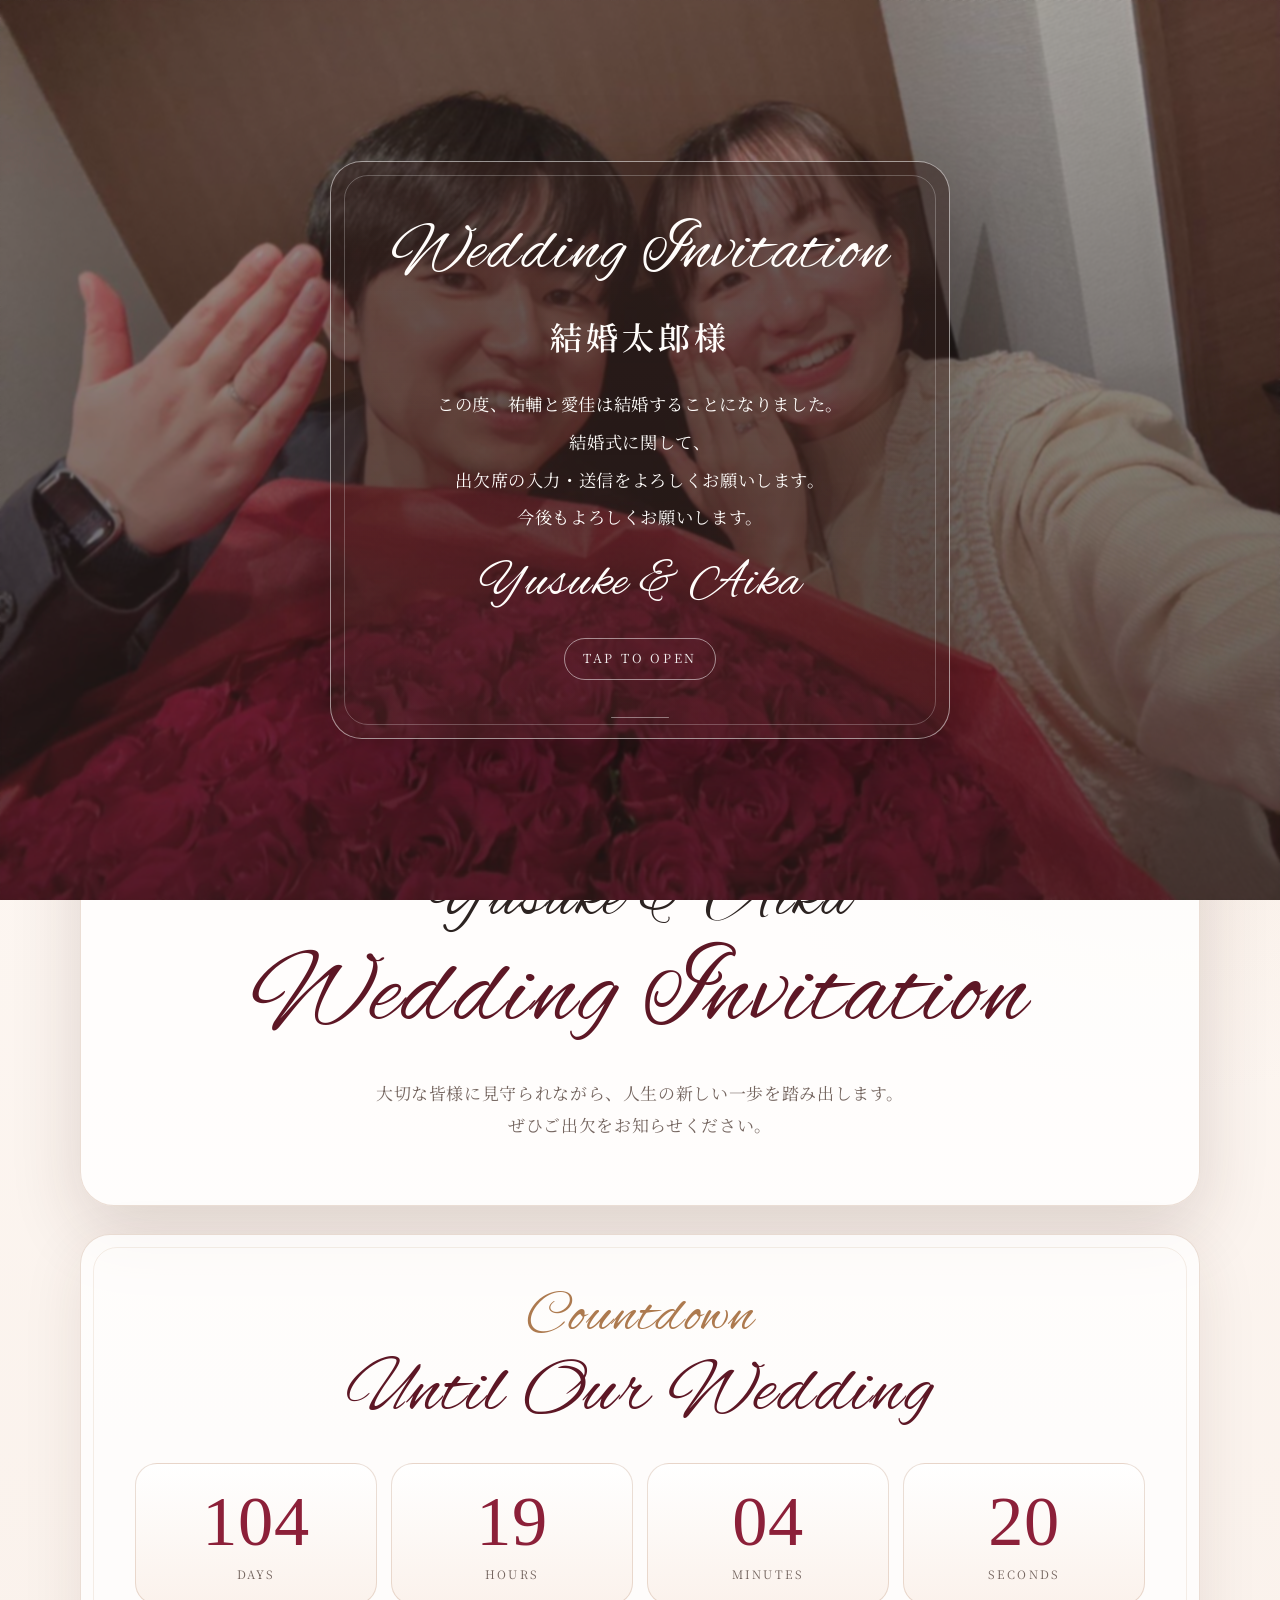
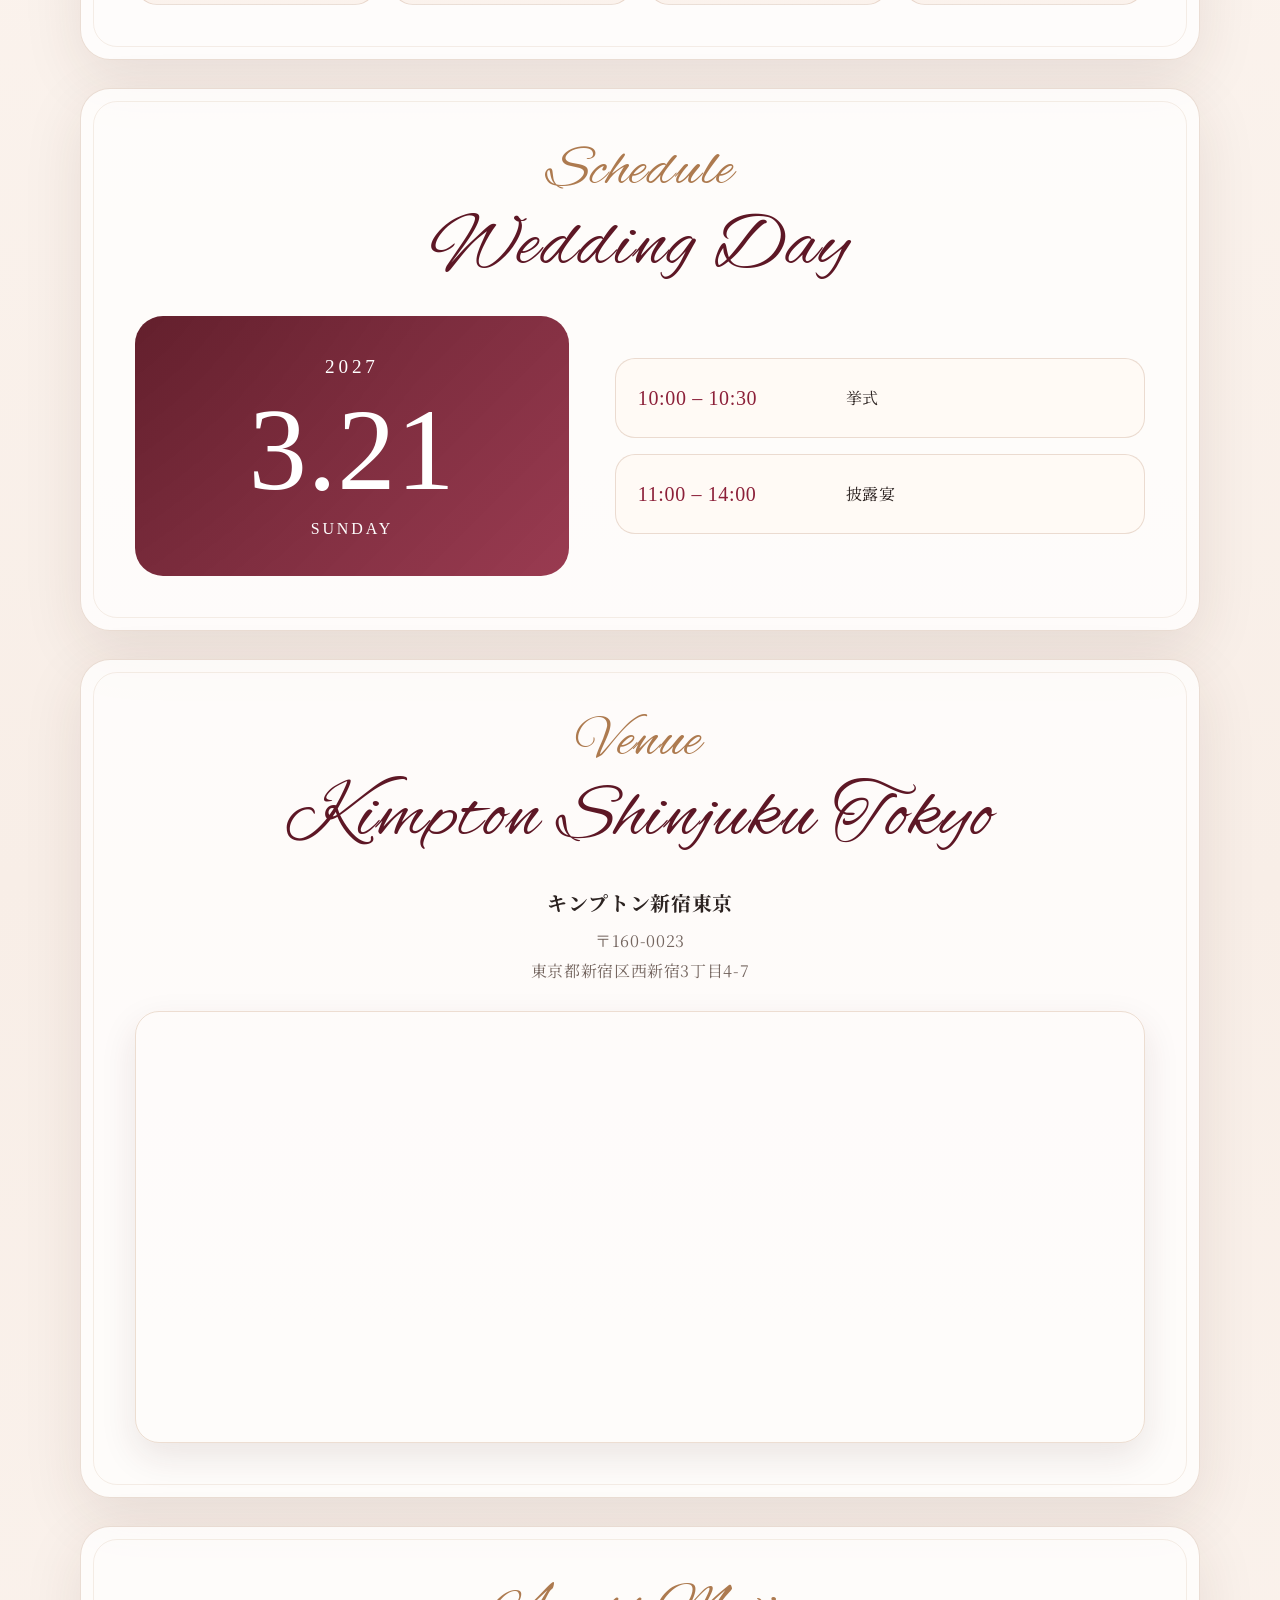
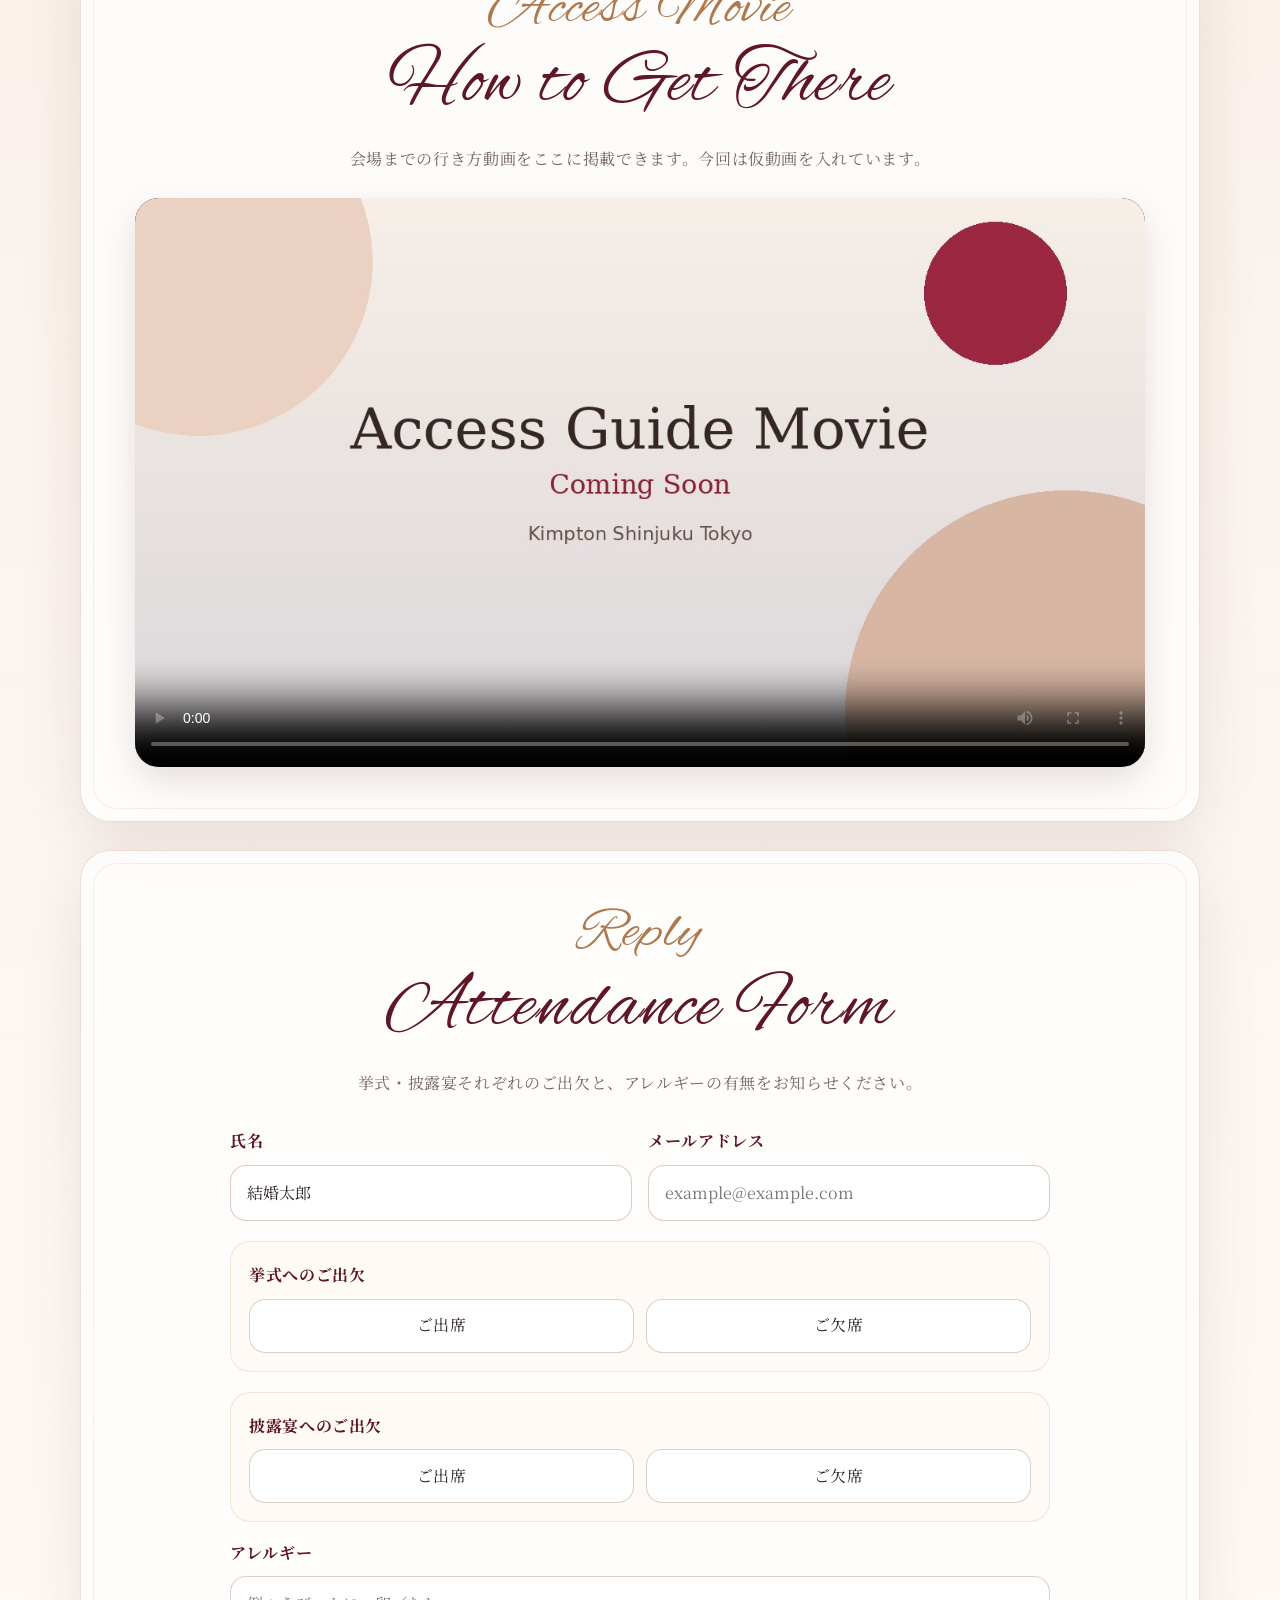
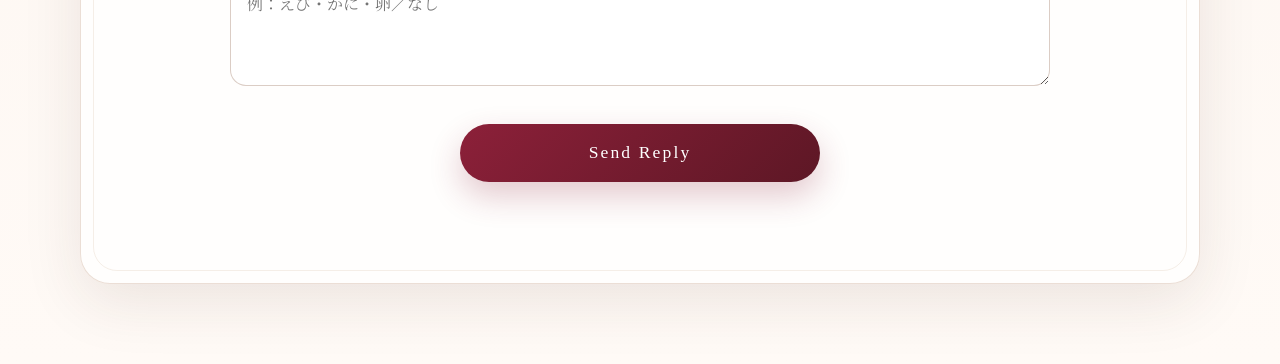
==== shirato-aika/index.html @ 339c138e "Add files via upload" ====
<!doctype html>
<html lang="ja">
<head>
  <meta charset="utf-8">
  <meta name="viewport" content="width=device-width, initial-scale=1">
  <meta name="description" content="Yusuke & Aika Wedding Invitation">
  <title>結婚太郎様 | Yusuke & Aika Wedding Invitation</title>
  <link rel="preconnect" href="https://fonts.googleapis.com">
  <link rel="preconnect" href="https://fonts.gstatic.com" crossorigin>
  <link href="https://fonts.googleapis.com/css2?family=Alex+Brush&family=Noto+Serif+JP:wght@400;500;600;700&family=Old+Standard+TT:wght@400;700&display=swap" rel="stylesheet">
  <link rel="stylesheet" href="../css/style.css">
</head>
<body data-guest-id="kekkon-hanako" data-default-name="結婚太郎">
  <div id="messageOverlay" class="message-overlay" role="button" tabindex="0" aria-label="招待状を開く">
    <div class="message-shade"></div>
    <section class="message-card" aria-live="polite">
      <p class="script-label">Wedding Invitation</p>
      <h1 id="messageGuestName" class="message-name">結婚太郎様</h1>
      <p id="messageBody" class="message-text">
        この度、祐輔と愛佳は結婚することになりました。<br>
        結婚式に関して、<br>
        出欠席の入力・送信をよろしくお願いします。<br>
        今後もよろしくお願いします。
      </p>
      <p class="message-signature">Yusuke &amp; Aika</p>
      <p class="tap-guide">Tap to open</p>
    </section>
  </div>

  <main id="invitation" class="site-shell">
    <header class="hero fade-up">
      <div class="hero-photo-wrap">
        <img src="../assets/hero-outdoor.jpg" alt="東京タワーの前で撮影した新郎新婦の写真" class="hero-photo">
      </div>
      <div class="hero-copy">
        <p class="script-label">Yusuke &amp; Aika</p>
        <h1>Wedding Invitation</h1>
        <p class="lead">
          大切な皆様に見守られながら、<br class="sp-only">人生の新しい一歩を踏み出します。<br>
          ぜひご出欠をお知らせください。
        </p>
      </div>
    </header>

    <section class="section countdown-section fade-up" aria-labelledby="countdownTitle">
      <p class="section-kicker">Countdown</p>
      <h2 id="countdownTitle">Until Our Wedding</h2>
      <div class="countdown-grid" aria-live="polite">
        <div><span id="days" class="count-number">000</span><span class="count-label">Days</span></div>
        <div><span id="hours" class="count-number">00</span><span class="count-label">Hours</span></div>
        <div><span id="minutes" class="count-number">00</span><span class="count-label">Minutes</span></div>
        <div><span id="seconds" class="count-number">00</span><span class="count-label">Seconds</span></div>
      </div>
    </section>

    <section class="section schedule-section fade-up" aria-labelledby="scheduleTitle">
      <p class="section-kicker">Schedule</p>
      <h2 id="scheduleTitle">Wedding Day</h2>
      <div class="schedule-card">
        <div class="date-block">
          <span class="date-year">2027</span>
          <span class="date-main">3.21</span>
          <span class="date-day">Sunday</span>
        </div>
        <div class="timeline">
          <div class="timeline-item"><span class="time">10:00 – 10:30</span><span>挙式</span></div>
          <div class="timeline-item"><span class="time">11:00 – 14:00</span><span>披露宴</span></div>
        </div>
      </div>
    </section>

    <section class="section venue-section fade-up" aria-labelledby="venueTitle">
      <p class="section-kicker">Venue</p>
      <h2 id="venueTitle">Kimpton Shinjuku Tokyo</h2>
      <p class="venue-name">キンプトン新宿東京</p>
      <p class="venue-address">〒160-0023<br>東京都新宿区西新宿3丁目4-7</p>
      <div class="map-frame" title="キンプトン新宿東京 Google Map">
        <iframe src="https://www.google.com/maps?q=%E3%82%AD%E3%83%B3%E3%83%97%E3%83%88%E3%83%B3%E6%96%B0%E5%AE%BF%E6%9D%B1%E4%BA%AC&output=embed" loading="lazy" referrerpolicy="no-referrer-when-downgrade"></iframe>
      </div>
    </section>

    <section class="section movie-section fade-up" aria-labelledby="movieTitle">
      <p class="section-kicker">Access Movie</p>
      <h2 id="movieTitle">How to Get There</h2>
      <p class="section-note">会場までの行き方動画をここに掲載できます。今回は仮動画を入れています。</p>
      <video class="access-movie" controls preload="metadata" poster="../assets/access-poster.jpg">
        <source src="../assets/access-placeholder.mp4" type="video/mp4">
        お使いのブラウザでは動画を再生できません。
      </video>
    </section>

    <section class="section reply-section fade-up" aria-labelledby="replyTitle">
      <p class="section-kicker">Reply</p>
      <h2 id="replyTitle">Attendance Form</h2>
      <p class="section-note">挙式・披露宴それぞれのご出欠と、アレルギーの有無をお知らせください。</p>

      <form id="rsvpForm" class="rsvp-form">
        <input type="hidden" id="guestId" name="guestId" value="kekkon-hanako">
        <div class="form-grid">
          <label class="field">
            <span>氏名</span>
            <input id="name" name="name" type="text" value="結婚太郎" autocomplete="name" required>
          </label>
          <label class="field">
            <span>メールアドレス</span>
            <input id="email" name="email" type="email" autocomplete="email" placeholder="example@example.com" required>
          </label>
        </div>

        <div class="choice-block">
          <p class="choice-title">挙式へのご出欠</p>
          <div class="segmented-choice">
            <label><input type="radio" name="ceremonyAttendance" value="ご出席" required><span>ご出席</span></label>
            <label><input type="radio" name="ceremonyAttendance" value="ご欠席" required><span>ご欠席</span></label>
          </div>
        </div>

        <div class="choice-block">
          <p class="choice-title">披露宴へのご出欠</p>
          <div class="segmented-choice">
            <label><input type="radio" name="receptionAttendance" value="ご出席" required><span>ご出席</span></label>
            <label><input type="radio" name="receptionAttendance" value="ご欠席" required><span>ご欠席</span></label>
          </div>
        </div>

        <label class="field field-wide">
          <span>アレルギー</span>
          <textarea id="allergy" name="allergy" placeholder="例：えび・かに・卵／なし"></textarea>
        </label>

        <button id="submitButton" class="submit-button" type="submit">Send Reply</button>
        <p id="formStatus" class="form-status" aria-live="polite"></p>
      </form>

      <div id="thanksMessage" class="thanks-message" hidden>
        <p class="script-label">Thank You</p>
        <p>ご回答ありがとうございました！<br>ご来場お待ちしております！</p>
      </div>
    </section>
  </main>

  <script src="../js/config.js"></script>
  <script src="../js/script.js"></script>
</body>
</html>
---- css/style.css ----
@charset "UTF-8";

:root {
  --ink: #2c2321;
  --muted: #74655f;
  --paper: #fffaf6;
  --paper-soft: #f8eee7;
  --wine: #8c2039;
  --wine-dark: #5d1725;
  --rose: #b25c62;
  --champagne: #ddc0a7;
  --gold: #ad7a4f;
  --line: rgba(170, 121, 88, .24);
  --shadow: 0 24px 70px rgba(64, 30, 24, .16);
  --script: "Alex Brush", "Times New Roman", serif;
  --number: "Old Standard TT", "Times New Roman", serif;
  --serif-ja: "Noto Serif JP", "Yu Mincho", "Hiragino Mincho ProN", serif;
}

* { box-sizing: border-box; }
html { scroll-behavior: smooth; }
body {
  margin: 0;
  color: var(--ink);
  background:
    radial-gradient(circle at 10% 0%, rgba(178, 92, 98, .16), transparent 34rem),
    radial-gradient(circle at 90% 12%, rgba(221, 192, 167, .20), transparent 30rem),
    linear-gradient(180deg, var(--paper) 0%, var(--paper-soft) 48%, var(--paper) 100%);
  font-family: var(--serif-ja);
  letter-spacing: .04em;
  line-height: 1.9;
}
body:has(.message-overlay:not(.is-hidden)) { overflow: hidden; }
img, video, iframe { max-width: 100%; }
button, input, textarea { font: inherit; }
button { -webkit-tap-highlight-color: transparent; }
.sp-only { display: none; }
.number-font { font-family: var(--number); font-variant-numeric: tabular-nums; }

.message-overlay {
  position: fixed;
  inset: 0;
  z-index: 20;
  display: grid;
  place-items: center;
  min-height: 100svh;
  min-height: calc(var(--vh, 1vh) * 100);
  padding: 24px;
  cursor: pointer;
  background-image:
    linear-gradient(180deg, rgba(31, 19, 18, .28), rgba(31, 19, 18, .74)),
    url("../assets/message-bg.jpg");
  background-size: cover;
  background-position: center 40%;
  transition: opacity .72s ease, visibility .72s ease;
}
.message-overlay.is-hidden {
  opacity: 0;
  visibility: hidden;
  pointer-events: none;
}
.message-shade {
  position: absolute;
  inset: 0;
  backdrop-filter: blur(1.2px) saturate(1.05);
}
.message-card {
  position: relative;
  width: min(90vw, 620px);
  padding: clamp(30px, 5vw, 58px) clamp(24px, 5vw, 56px);
  text-align: center;
  color: #fffdfb;
  border: 1px solid rgba(255, 255, 255, .52);
  border-radius: 32px;
  background: linear-gradient(180deg, rgba(52, 32, 28, .54), rgba(52, 32, 28, .32));
  box-shadow: 0 34px 96px rgba(0, 0, 0, .30);
}
.message-card::before,
.message-card::after {
  content: "";
  position: absolute;
  inset: 13px;
  border: 1px solid rgba(255, 255, 255, .24);
  border-radius: 24px;
  pointer-events: none;
}
.message-card::after {
  inset: auto 50% 20px;
  width: 58px;
  height: 1px;
  transform: translateX(-50%);
  border: 0;
  background: rgba(255, 255, 255, .42);
}
.script-label, .section-kicker {
  margin: 0 0 8px;
  font-family: var(--script);
  font-size: clamp(2.3rem, 7vw, 4.25rem);
  line-height: 1;
  letter-spacing: .025em;
  font-weight: 400;
  font-style: normal;
}
.message-name {
  margin: 18px 0;
  font-size: clamp(1.35rem, 4vw, 2rem);
  font-weight: 600;
  letter-spacing: .13em;
}
.message-text {
  margin: 0;
  font-size: clamp(.96rem, 2.8vw, 1.08rem);
  line-height: 2.18;
}
.message-signature {
  margin: 22px 0 0;
  font-family: var(--script);
  font-size: clamp(2rem, 6.4vw, 3.25rem);
  line-height: 1;
  letter-spacing: .022em;
  font-weight: 400;
  font-style: normal;
}
.tap-guide {
  margin: 28px auto 0;
  width: fit-content;
  padding: 8px 18px;
  color: rgba(255, 255, 255, .92);
  border: 1px solid rgba(255, 255, 255, .5);
  border-radius: 999px;
  font-size: .78rem;
  letter-spacing: .22em;
  text-transform: uppercase;
  animation: pulse 1.8s ease-in-out infinite;
}
@keyframes pulse { 0%, 100% { opacity: .58; transform: translateY(0); } 50% { opacity: 1; transform: translateY(-2px); } }

.site-shell {
  width: min(1120px, calc(100% - 32px));
  margin: 0 auto;
  padding: 28px 0 80px;
}
.hero {
  overflow: hidden;
  border-radius: 34px;
  background: rgba(255, 255, 255, .80);
  box-shadow: var(--shadow);
  border: 1px solid var(--line);
}
.hero-photo-wrap {
  height: clamp(430px, 68vw, 780px);
  overflow: hidden;
  background: var(--paper-soft);
}
.hero-photo {
  width: 100%;
  height: 100%;
  display: block;
  object-fit: cover;
  object-position: center 46%;
}
.hero-copy {
  padding: clamp(28px, 5vw, 58px) 24px clamp(34px, 5vw, 64px);
  text-align: center;
}
.hero-copy h1, .section h2, .index-card h1 {
  margin: 0;
  font-family: var(--script);
  font-weight: 400;
  line-height: 1.04;
  letter-spacing: .022em;
  color: var(--wine-dark);
}
.hero-copy h1 { font-size: clamp(3.2rem, 9.5vw, 6.6rem); }
.lead {
  margin: 24px auto 0;
  max-width: 720px;
  color: var(--muted);
  font-size: clamp(.98rem, 2.4vw, 1.06rem);
}

.section {
  position: relative;
  margin-top: 28px;
  padding: clamp(28px, 5vw, 54px);
  border-radius: 30px;
  background: rgba(255, 255, 255, .76);
  border: 1px solid var(--line);
  box-shadow: 0 18px 60px rgba(73, 35, 28, .10);
  overflow: hidden;
}
.section::before {
  content: "";
  position: absolute;
  inset: 12px;
  border: 1px solid rgba(173, 122, 79, .12);
  border-radius: 24px;
  pointer-events: none;
}
.section > * { position: relative; }
.section-kicker {
  color: var(--gold);
  text-align: center;
  font-size: clamp(2.1rem, 6vw, 3.6rem);
}
.section h2 {
  text-align: center;
  font-size: clamp(2.7rem, 6.6vw, 4.8rem);
}
.section-note {
  margin: 18px auto 0;
  max-width: 720px;
  text-align: center;
  color: var(--muted);
}

.countdown-grid {
  display: grid;
  grid-template-columns: repeat(4, minmax(0, 1fr));
  gap: 14px;
  margin-top: 28px;
}
.countdown-grid > div {
  padding: 22px 8px 18px;
  text-align: center;
  border-radius: 22px;
  background: linear-gradient(180deg, #fff 0%, #fbf2ec 100%);
  border: 1px solid var(--line);
}
.count-number {
  display: block;
  font-family: var(--number);
  color: var(--wine);
  font-size: clamp(2.1rem, 6vw, 4.4rem);
  line-height: 1;
  font-variant-numeric: tabular-nums;
}
.count-label {
  display: block;
  margin-top: 8px;
  color: var(--muted);
  font-size: .72rem;
  letter-spacing: .18em;
  text-transform: uppercase;
}

.schedule-card {
  display: grid;
  grid-template-columns: .9fr 1.1fr;
  gap: clamp(20px, 5vw, 46px);
  align-items: center;
  margin-top: 28px;
}
.date-block {
  display: grid;
  place-items: center;
  min-height: 260px;
  border-radius: 28px;
  color: #fff;
  background:
    linear-gradient(135deg, rgba(93, 23, 37, .96), rgba(140, 32, 57, .88)),
    radial-gradient(circle at top left, rgba(221, 192, 167, .25), transparent 18rem);
}
.date-year, .date-main, .date-day, .time {
  font-family: var(--number);
  font-variant-numeric: tabular-nums;
}
.date-year { align-self: end; font-size: 1.2rem; letter-spacing: .2em; }
.date-main { font-size: clamp(4.5rem, 12vw, 7.3rem); line-height: .82; }
.date-day { align-self: start; font-size: 1rem; letter-spacing: .18em; text-transform: uppercase; }
.timeline { display: grid; gap: 16px; }
.timeline-item {
  display: grid;
  grid-template-columns: 190px 1fr;
  gap: 18px;
  align-items: center;
  padding: 20px 22px;
  border-radius: 20px;
  background: #fffaf5;
  border: 1px solid var(--line);
}
.time { color: var(--wine); font-size: 1.25rem; }

.venue-name {
  margin: 24px 0 4px;
  text-align: center;
  font-size: 1.25rem;
  font-weight: 700;
}
.venue-address {
  margin: 0 0 24px;
  text-align: center;
  color: var(--muted);
}
.map-frame {
  overflow: hidden;
  border-radius: 24px;
  border: 1px solid rgba(185, 133, 88, .25);
  box-shadow: 0 14px 36px rgba(68, 32, 25, .10);
}
.map-frame iframe {
  display: block;
  width: 100%;
  height: min(54vw, 430px);
  min-height: 300px;
  border: 0;
}
.access-movie {
  display: block;
  width: 100%;
  margin-top: 24px;
  border-radius: 24px;
  box-shadow: 0 14px 36px rgba(68, 32, 25, .14);
  background: #000;
}

.rsvp-form { margin: 28px auto 0; max-width: 820px; }
.form-grid {
  display: grid;
  grid-template-columns: 1fr 1fr;
  gap: 16px;
}
.field span, .choice-title {
  display: block;
  margin: 0 0 8px;
  color: var(--wine-dark);
  font-weight: 700;
}
.field input, .field textarea {
  width: 100%;
  min-height: 54px;
  padding: 12px 16px;
  border: 1px solid rgba(137, 91, 63, .30);
  border-radius: 16px;
  background: #fff;
  color: var(--ink);
  outline: none;
  transition: border .2s ease, box-shadow .2s ease;
}
.field textarea {
  min-height: 110px;
  resize: vertical;
}
.field input:focus, .field textarea:focus {
  border-color: var(--wine);
  box-shadow: 0 0 0 4px rgba(140, 32, 57, .10);
}
.field-wide { display: block; margin-top: 16px; }
.choice-block {
  margin-top: 20px;
  padding: 18px;
  border-radius: 20px;
  background: #fffaf5;
  border: 1px solid rgba(185, 133, 88, .18);
}
.segmented-choice {
  display: grid;
  grid-template-columns: 1fr 1fr;
  gap: 12px;
}
.segmented-choice label { cursor: pointer; }
.segmented-choice input {
  position: absolute;
  opacity: 0;
  pointer-events: none;
}
.segmented-choice span {
  display: grid;
  place-items: center;
  min-height: 54px;
  padding: 10px 14px;
  border-radius: 16px;
  border: 1px solid rgba(137, 91, 63, .28);
  background: #fff;
  transition: background .2s ease, color .2s ease, border .2s ease, transform .2s ease;
}
.segmented-choice input:checked + span {
  color: #fff;
  background: linear-gradient(135deg, var(--wine), var(--wine-dark));
  border-color: var(--wine-dark);
  transform: translateY(-1px);
}
.submit-button {
  display: block;
  width: min(100%, 360px);
  min-height: 58px;
  margin: 28px auto 0;
  border: 0;
  border-radius: 999px;
  color: #fff;
  background: linear-gradient(135deg, var(--wine), var(--wine-dark));
  box-shadow: 0 14px 32px rgba(140, 32, 57, .24);
  font-family: var(--number);
  font-size: 1.1rem;
  letter-spacing: .12em;
  cursor: pointer;
  transition: transform .2s ease, opacity .2s ease;
}
.submit-button:hover { transform: translateY(-2px); }
.submit-button:disabled { opacity: .6; cursor: wait; transform: none; }
.form-status {
  min-height: 1.8em;
  margin: 18px 0 0;
  text-align: center;
  font-weight: 700;
}
.form-status.is-success { color: #14723e; }
.form-status.is-error { color: #b3261e; }
.thanks-message {
  margin: 28px auto 0;
  max-width: 680px;
  padding: 28px 22px;
  text-align: center;
  border-radius: 24px;
  background: linear-gradient(180deg, #fff, #fbf1ea);
  border: 1px solid rgba(185, 133, 88, .25);
}
.thanks-message p:last-child {
  margin: 8px 0 0;
  font-size: 1.08rem;
  font-weight: 700;
}

.fade-up {
  opacity: 0;
  transform: translateY(22px);
  transition: opacity .82s ease, transform .82s ease;
}
.fade-up.is-visible {
  opacity: 1;
  transform: translateY(0);
}

.index-page {
  min-height: 100svh;
  display: grid;
  place-items: center;
  padding: 24px;
  background-image:
    linear-gradient(180deg, rgba(255, 250, 245, .74), rgba(255, 250, 245, .90)),
    url("../assets/message-bg.jpg");
  background-size: cover;
  background-position: center;
}
.index-shell { width: min(780px, 100%); }
.index-card {
  padding: clamp(30px, 6vw, 58px);
  text-align: center;
  border-radius: 32px;
  background: rgba(255, 255, 255, .88);
  box-shadow: var(--shadow);
  border: 1px solid rgba(185, 133, 88, .25);
}
.index-card h1 { font-size: clamp(4rem, 10vw, 7rem); }
.index-links { display: grid; gap: 12px; margin-top: 26px; }
.index-links a {
  display: block;
  padding: 16px 18px;
  color: #fff;
  text-decoration: none;
  border-radius: 999px;
  background: linear-gradient(135deg, var(--wine), var(--wine-dark));
}
.index-note { margin-top: 22px; color: var(--muted); font-size: .9rem; }
.index-note span { font-family: var(--number); word-break: break-all; }

@media (max-width: 760px) {
  .sp-only { display: inline; }
  body { letter-spacing: .025em; }
  .message-overlay { padding: 18px; background-position: center top; }
  .message-card { border-radius: 24px; }
  .site-shell { width: min(100% - 22px, 720px); padding-top: 12px; }
  .hero { border-radius: 26px; }
  .hero-photo-wrap { height: min(128vw, 680px); }
  .hero-copy { padding-left: 18px; padding-right: 18px; }
  .section { margin-top: 18px; padding: 26px 18px; border-radius: 24px; }
  .countdown-grid { grid-template-columns: repeat(2, minmax(0, 1fr)); gap: 10px; }
  .countdown-grid > div { padding: 18px 6px 14px; border-radius: 18px; }
  .schedule-card { grid-template-columns: 1fr; }
  .date-block { min-height: 220px; }
  .timeline-item { grid-template-columns: 1fr; gap: 2px; padding: 16px; text-align: center; }
  .map-frame iframe { height: 320px; }
  .form-grid { grid-template-columns: 1fr; }
  .segmented-choice { gap: 8px; }
}

@media (prefers-reduced-motion: reduce) {
  html { scroll-behavior: auto; }
  *, *::before, *::after { animation: none !important; transition: none !important; }
  .fade-up { opacity: 1; transform: none; }
}
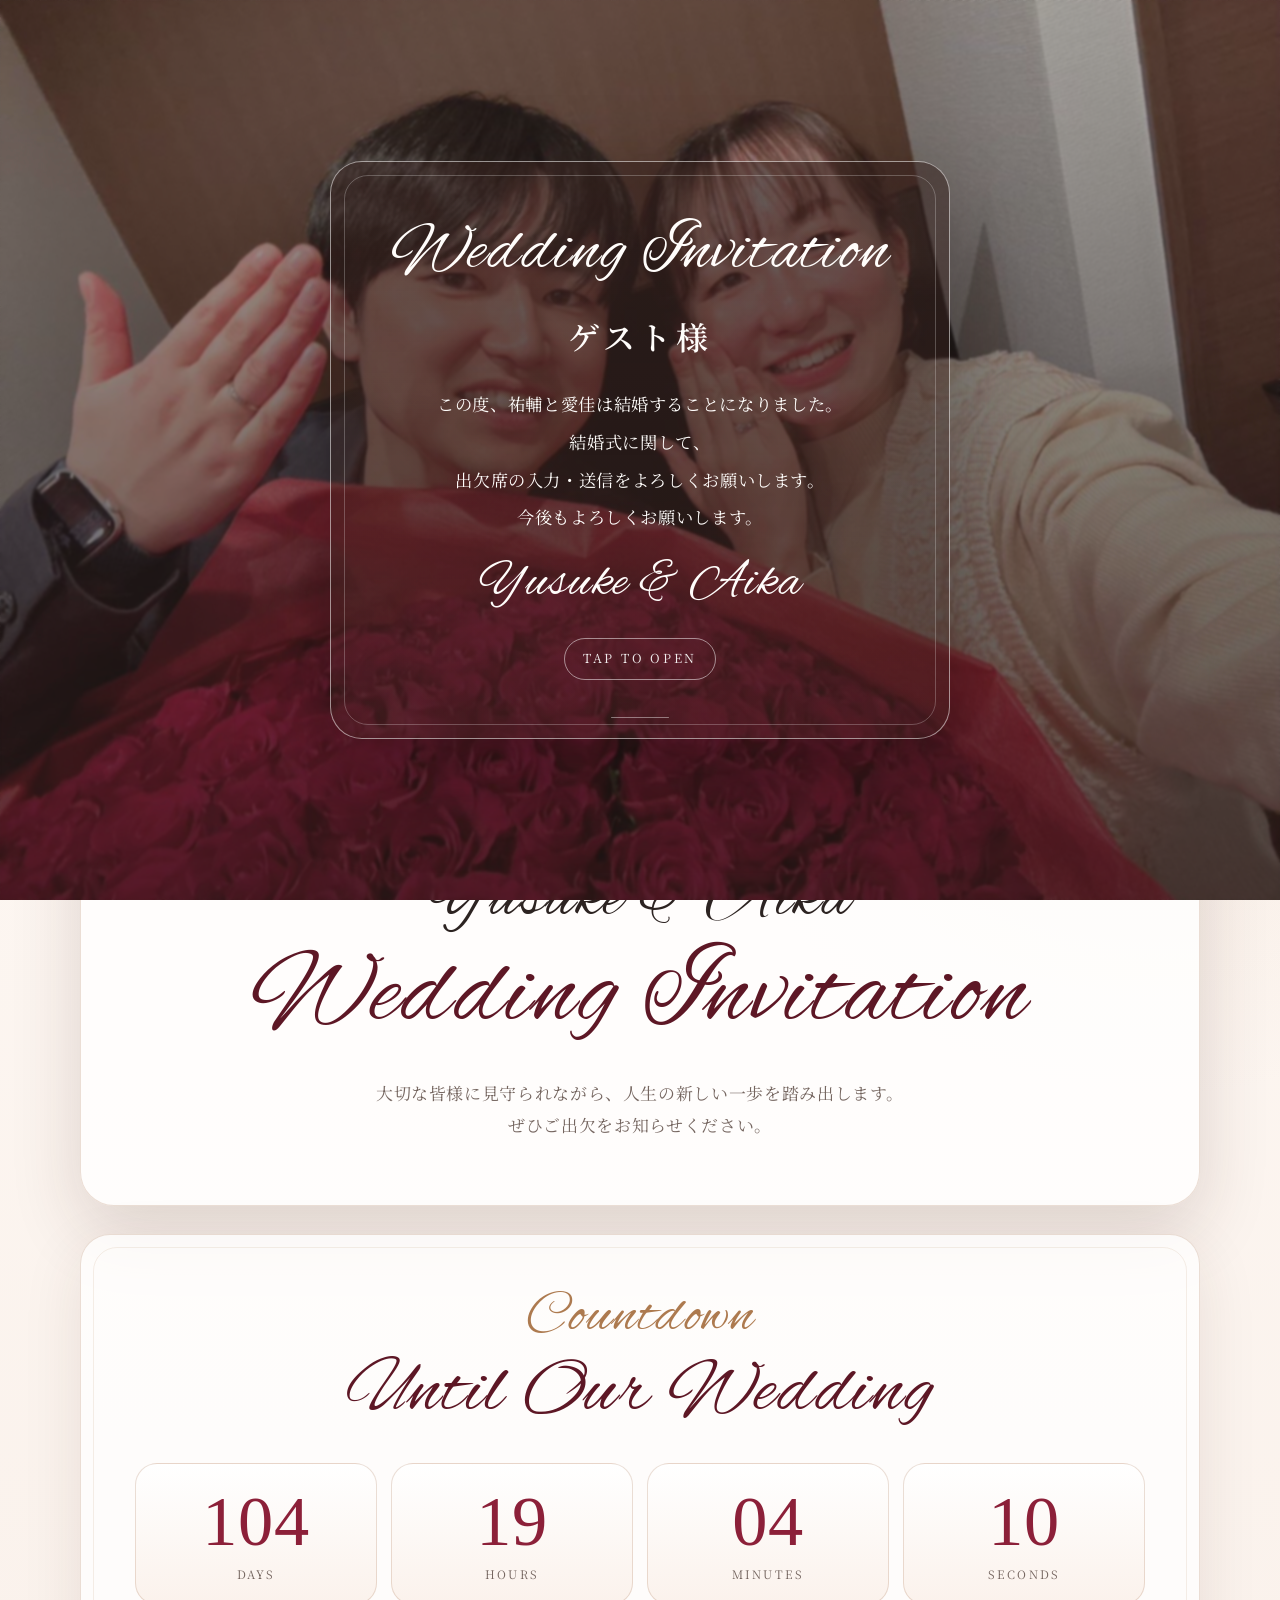
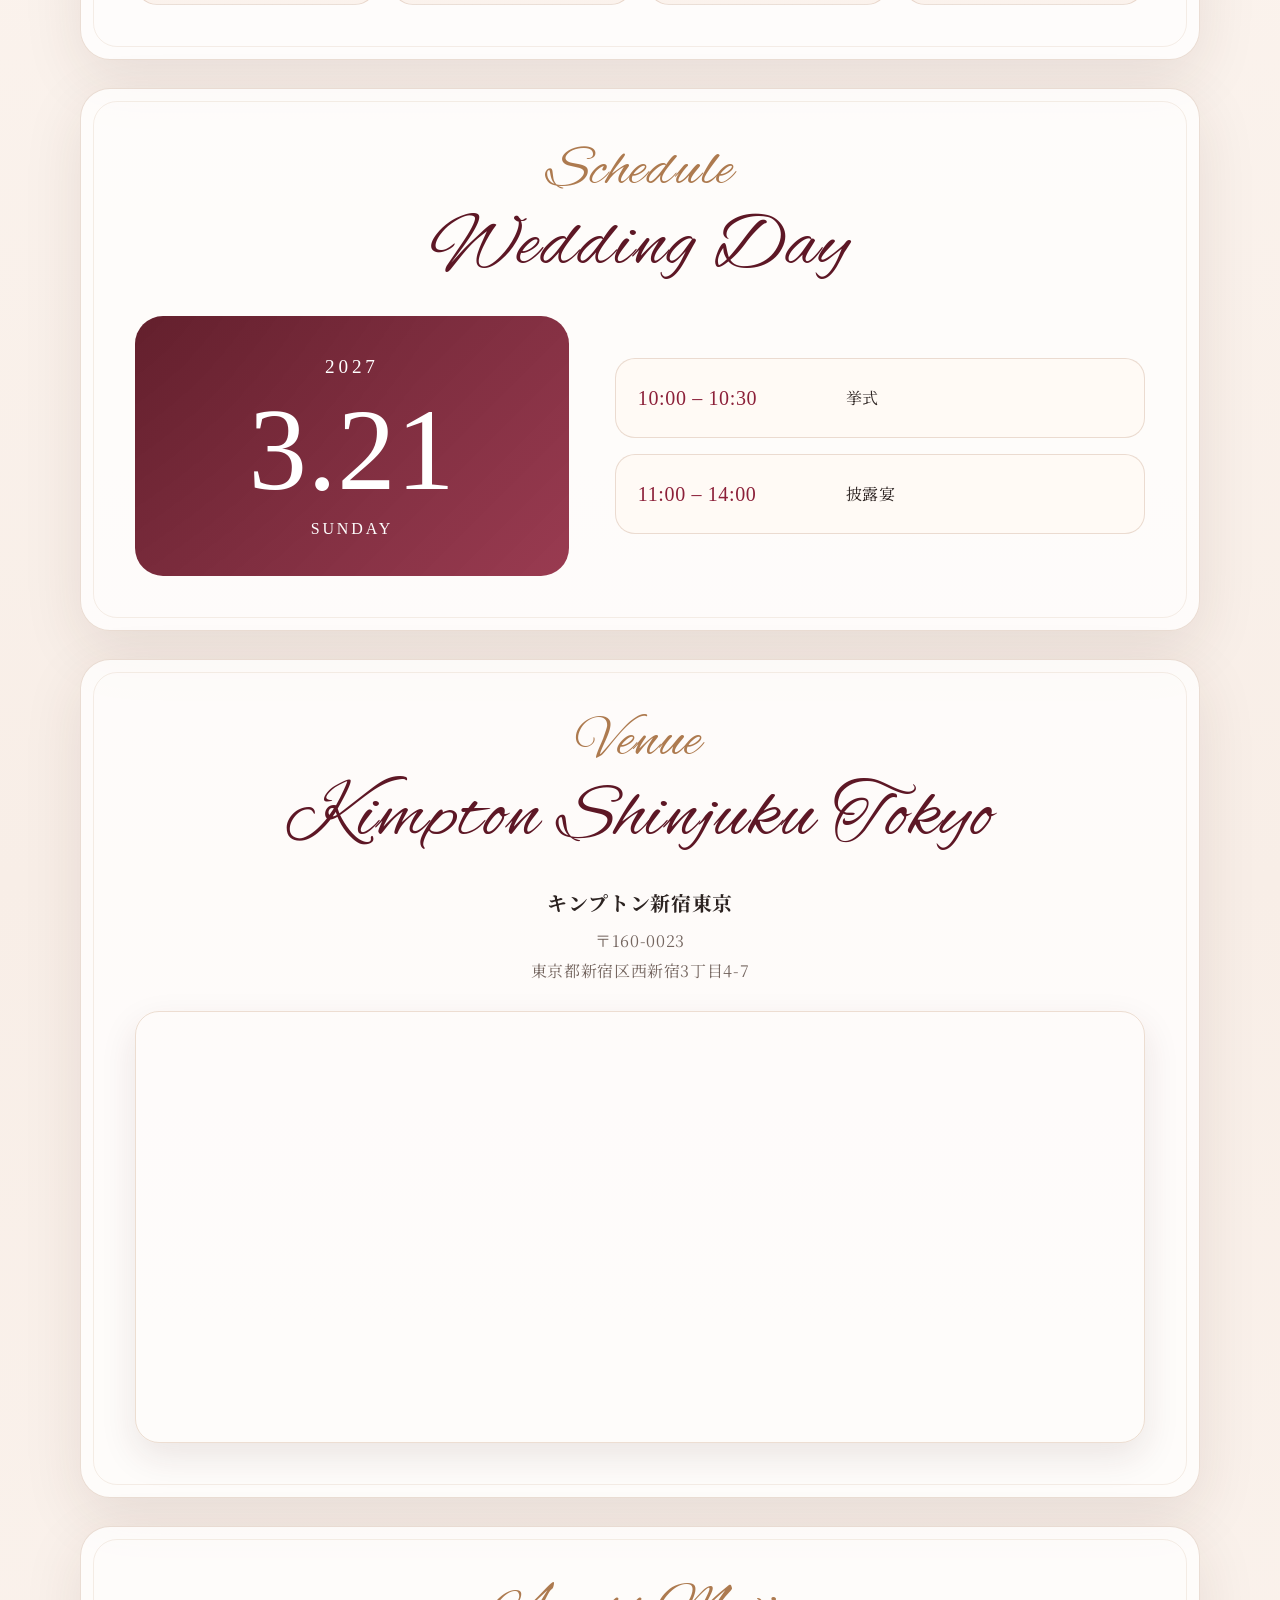
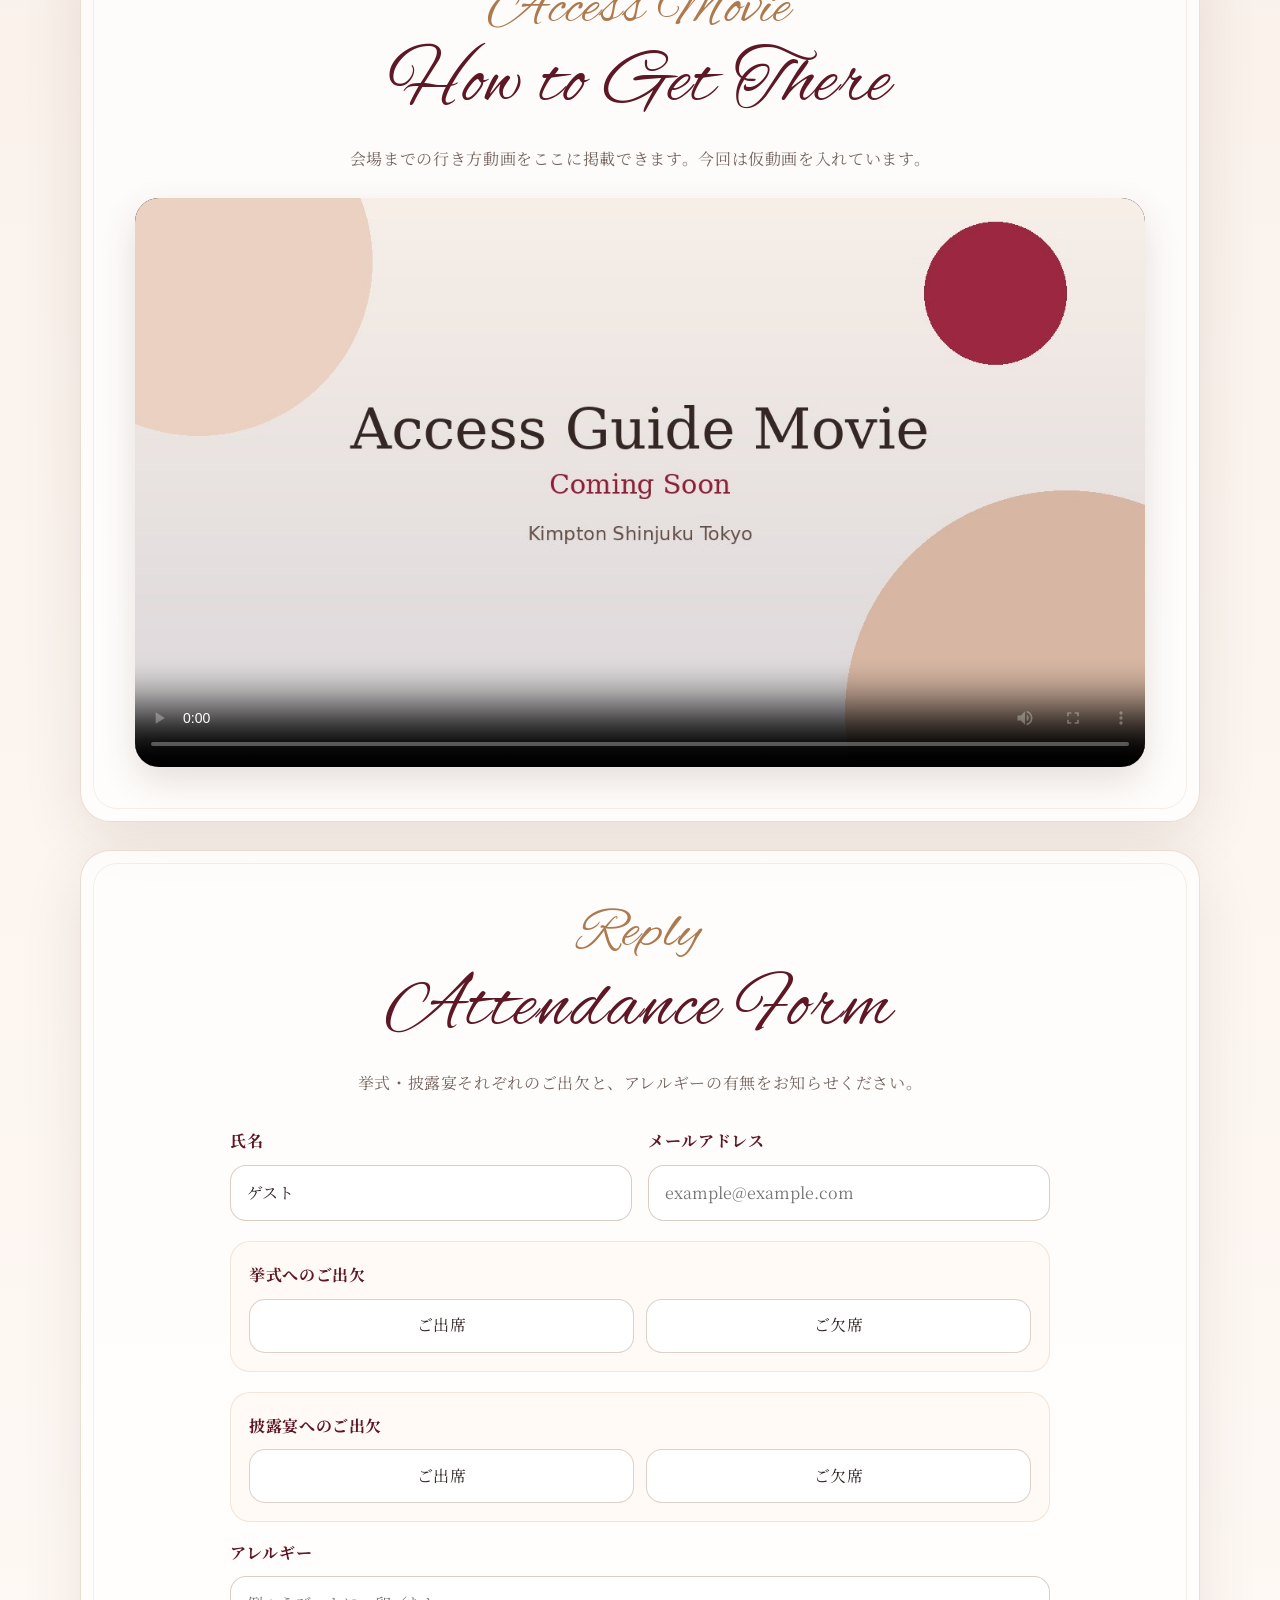
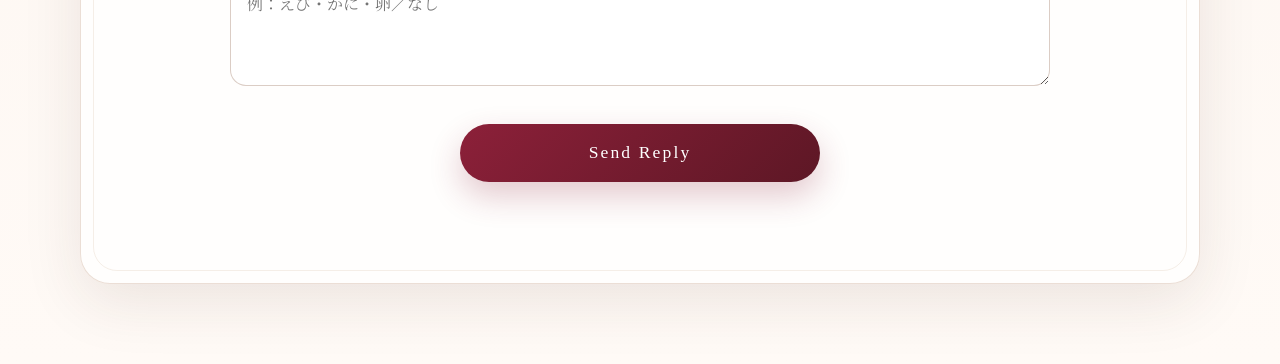
==== commit b2bd0719: "Update index.html" ====
--- a/shirato-aika/index.html
+++ b/shirato-aika/index.html
@@ -4,18 +4,18 @@
   <meta charset="utf-8">
   <meta name="viewport" content="width=device-width, initial-scale=1">
   <meta name="description" content="Yusuke & Aika Wedding Invitation">
-  <title>結婚太郎様 | Yusuke & Aika Wedding Invitation</title>
+  <title>白戸愛佳様 | Yusuke & Aika Wedding Invitation</title>
   <link rel="preconnect" href="https://fonts.googleapis.com">
   <link rel="preconnect" href="https://fonts.gstatic.com" crossorigin>
   <link href="https://fonts.googleapis.com/css2?family=Alex+Brush&family=Noto+Serif+JP:wght@400;500;600;700&family=Old+Standard+TT:wght@400;700&display=swap" rel="stylesheet">
   <link rel="stylesheet" href="../css/style.css">
 </head>
-<body data-guest-id="kekkon-hanako" data-default-name="結婚太郎">
+<body data-guest-id="shirato-aika" data-default-name="白戸愛佳">
   <div id="messageOverlay" class="message-overlay" role="button" tabindex="0" aria-label="招待状を開く">
     <div class="message-shade"></div>
     <section class="message-card" aria-live="polite">
       <p class="script-label">Wedding Invitation</p>
-      <h1 id="messageGuestName" class="message-name">結婚太郎様</h1>
+      <h1 id="messageGuestName" class="message-name">白戸愛佳様</h1>
       <p id="messageBody" class="message-text">
         この度、祐輔と愛佳は結婚することになりました。<br>
         結婚式に関して、<br>
@@ -95,11 +95,11 @@
       <p class="section-note">挙式・披露宴それぞれのご出欠と、アレルギーの有無をお知らせください。</p>
 
       <form id="rsvpForm" class="rsvp-form">
-        <input type="hidden" id="guestId" name="guestId" value="kekkon-hanako">
+        <input type="hidden" id="guestId" name="guestId" value="shirato-aika">
         <div class="form-grid">
           <label class="field">
             <span>氏名</span>
-            <input id="name" name="name" type="text" value="結婚太郎" autocomplete="name" required>
+            <input id="name" name="name" type="text" value="白戸愛佳" autocomplete="name" required>
           </label>
           <label class="field">
             <span>メールアドレス</span>
